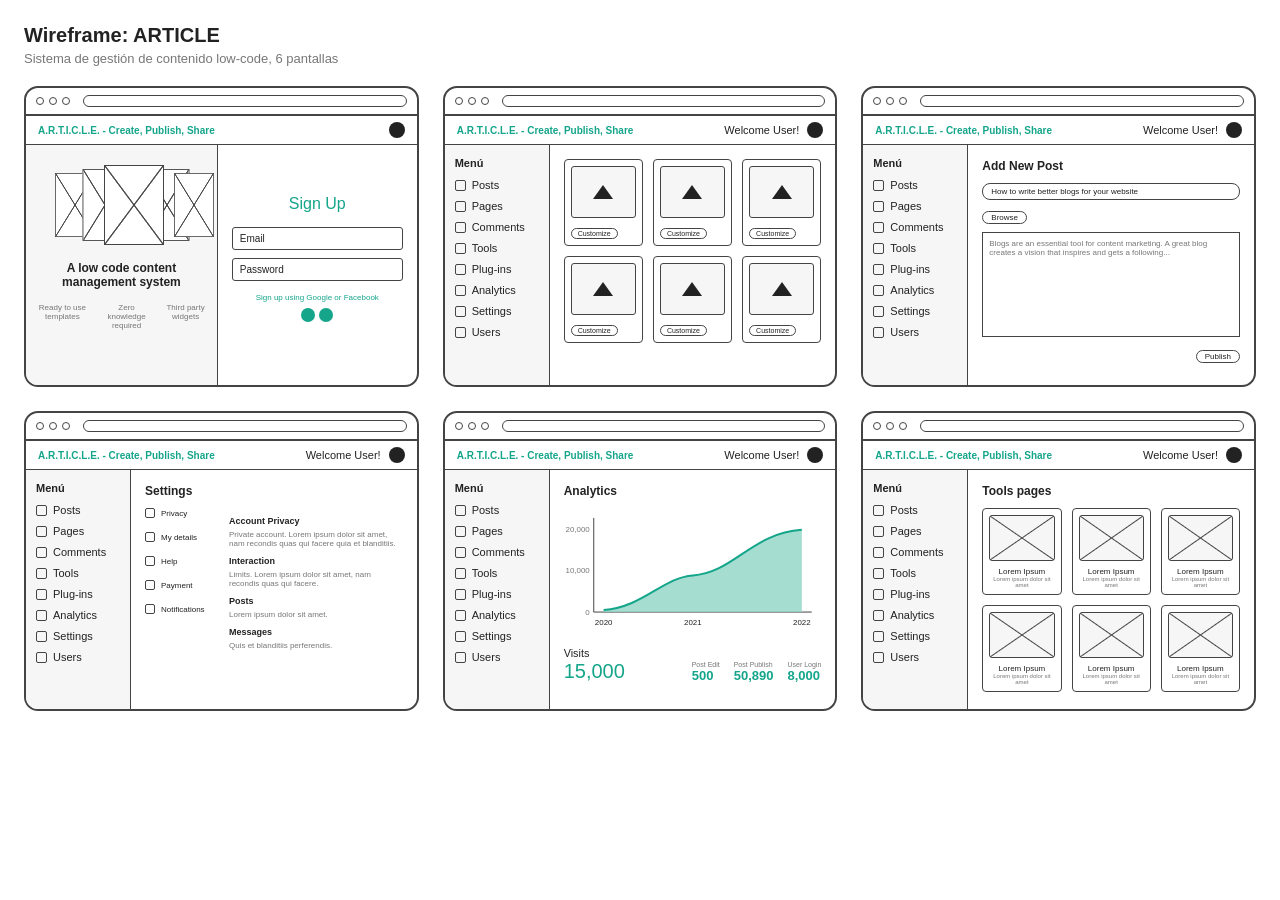
==== Wireframe/index.html @ 87c27b4c "Add files via upload" ====
<!DOCTYPE html>
<html lang="es">
<head>
<meta charset="UTF-8">
<meta name="viewport" content="width=device-width, initial-scale=1">
<title>Wireframe - ARTICLE</title>
<link rel="stylesheet" href="styles.css">
</head>
<body>

<h1>Wireframe: ARTICLE</h1>
<p class="sub">Sistema de gestión de contenido low-code, 6 pantallas</p>

<div class="grid">

  <!-- 1. Sign up -->
  <div class="win">
    <div class="bar"><i></i><i></i><i></i><span></span></div>
    <div class="top"><span class="logo">A.R.T.I.C.L.E. - Create, Publish, Share</span><span class="avatar"></span></div>
    <div class="signup">
      <div class="hero">
        <div class="stack"><div class="a"></div><div class="b"></div><div class="d"></div><div class="e"></div><div class="c"></div></div>
        <strong>A low code content management system</strong>
        <div class="mini"><span>Ready to use templates</span><span>Zero knowledge required</span><span>Third party widgets</span></div>
      </div>
      <div class="form">
        <h2>Sign Up</h2>
        <div class="input">Email</div>
        <div class="input">Password</div>
        <div class="social">Sign up using Google or Facebook</div>
        <span class="dot"></span><span class="dot"></span>
      </div>
    </div>
  </div>

  <!-- 2. Posts -->
  <div class="win">
    <div class="bar"><i></i><i></i><i></i><span></span></div>
    <div class="top"><span class="logo">A.R.T.I.C.L.E. - Create, Publish, Share</span><span class="user">Welcome User! <span class="avatar"></span></span></div>
    <div class="body">
      <div class="menu"><b>Menú</b><p>Posts</p><p>Pages</p><p>Comments</p><p>Tools</p><p>Plug-ins</p><p>Analytics</p><p>Settings</p><p>Users</p></div>
      <div class="main">
        <div class="cards">
          <div class="card"><div class="pic"></div><span class="pill">Customize</span></div>
          <div class="card"><div class="pic"></div><span class="pill">Customize</span></div>
          <div class="card"><div class="pic"></div><span class="pill">Customize</span></div>
          <div class="card"><div class="pic"></div><span class="pill">Customize</span></div>
          <div class="card"><div class="pic"></div><span class="pill">Customize</span></div>
          <div class="card"><div class="pic"></div><span class="pill">Customize</span></div>
        </div>
      </div>
    </div>
  </div>

  <!-- 3. Add new post -->
  <div class="win">
    <div class="bar"><i></i><i></i><i></i><span></span></div>
    <div class="top"><span class="logo">A.R.T.I.C.L.E. - Create, Publish, Share</span><span class="user">Welcome User! <span class="avatar"></span></span></div>
    <div class="body">
      <div class="menu"><b>Menú</b><p>Posts</p><p>Pages</p><p>Comments</p><p>Tools</p><p>Plug-ins</p><p>Analytics</p><p>Settings</p><p>Users</p></div>
      <div class="main">
        <h3>Add New Post</h3>
        <div class="field">How to write better blogs for your website</div>
        <span class="btn-sm">Browse</span>
        <div class="editor">Blogs are an essential tool for content marketing. A great blog creates a vision that inspires and gets a following...</div>
        <div class="right"><span class="btn-sm">Publish</span></div>
      </div>
    </div>
  </div>

  <!-- 4. Settings -->
  <div class="win">
    <div class="bar"><i></i><i></i><i></i><span></span></div>
    <div class="top"><span class="logo">A.R.T.I.C.L.E. - Create, Publish, Share</span><span class="user">Welcome User! <span class="avatar"></span></span></div>
    <div class="body">
      <div class="menu"><b>Menú</b><p>Posts</p><p>Pages</p><p>Comments</p><p>Tools</p><p>Plug-ins</p><p>Analytics</p><p>Settings</p><p>Users</p></div>
      <div class="main">
        <h3>Settings</h3>
        <div class="lines">
          <div class="opts"><p>Privacy</p><p>My details</p><p>Help</p><p>Payment</p><p>Notifications</p></div>
          <div class="txt">
            <b>Account Privacy</b>Private account. Lorem ipsum dolor sit amet, nam recondis quas qui facere quia et blanditiis.
            <b>Interaction</b>Limits. Lorem ipsum dolor sit amet, nam recondis quas qui facere.
            <b>Posts</b>Lorem ipsum dolor sit amet.
            <b>Messages</b>Quis et blanditiis perferendis.
          </div>
        </div>
      </div>
    </div>
  </div>

  <!-- 5. Analytics -->
  <div class="win">
    <div class="bar"><i></i><i></i><i></i><span></span></div>
    <div class="top"><span class="logo">A.R.T.I.C.L.E. - Create, Publish, Share</span><span class="user">Welcome User! <span class="avatar"></span></span></div>
    <div class="body">
      <div class="menu"><b>Menú</b><p>Posts</p><p>Pages</p><p>Comments</p><p>Tools</p><p>Plug-ins</p><p>Analytics</p><p>Settings</p><p>Users</p></div>
      <div class="main">
        <h3>Analytics</h3>
        <svg class="chart" viewBox="0 0 260 130" role="img" aria-label="Gráfico de visitas 2020 a 2022">
          <g stroke="var(--line)" stroke-width="1" fill="none">
            <path d="M30 10V105H250"/>
          </g>
          <g fill="var(--muted)" font-size="8" text-anchor="end">
            <text x="26" y="24">20,000</text><text x="26" y="66">10,000</text><text x="26" y="108">0</text>
          </g>
          <path d="M40 103 C80 100, 100 70, 130 68 C170 66, 190 25, 240 22 L240 105 L40 105 Z" fill="var(--accent-soft)" opacity=".8"/>
          <path d="M40 103 C80 100, 100 70, 130 68 C170 66, 190 25, 240 22" fill="none" stroke="var(--accent)" stroke-width="2"/>
          <g fill="var(--text)" font-size="8" text-anchor="middle">
            <text x="40" y="118">2020</text><text x="130" y="118">2021</text><text x="240" y="118">2022</text>
          </g>
        </svg>
        <div class="stats">
          <div><small>Visits</small><div class="big">15,000</div></div>
          <div class="nums">
            <span>Post Edit<b>500</b></span>
            <span>Post Publish<b>50,890</b></span>
            <span>User Login<b>8,000</b></span>
          </div>
        </div>
      </div>
    </div>
  </div>

  <!-- 6. Tools -->
  <div class="win">
    <div class="bar"><i></i><i></i><i></i><span></span></div>
    <div class="top"><span class="logo">A.R.T.I.C.L.E. - Create, Publish, Share</span><span class="user">Welcome User! <span class="avatar"></span></span></div>
    <div class="body">
      <div class="menu"><b>Menú</b><p>Posts</p><p>Pages</p><p>Comments</p><p>Tools</p><p>Plug-ins</p><p>Analytics</p><p>Settings</p><p>Users</p></div>
      <div class="main">
        <h3>Tools pages</h3>
        <div class="cards">
          <div class="card tool"><div class="pic"></div>Lorem Ipsum<small>Lorem ipsum dolor sit amet</small></div>
          <div class="card tool"><div class="pic"></div>Lorem Ipsum<small>Lorem ipsum dolor sit amet</small></div>
          <div class="card tool"><div class="pic"></div>Lorem Ipsum<small>Lorem ipsum dolor sit amet</small></div>
          <div class="card tool"><div class="pic"></div>Lorem Ipsum<small>Lorem ipsum dolor sit amet</small></div>
          <div class="card tool"><div class="pic"></div>Lorem Ipsum<small>Lorem ipsum dolor sit amet</small></div>
          <div class="card tool"><div class="pic"></div>Lorem Ipsum<small>Lorem ipsum dolor sit amet</small></div>
        </div>
      </div>
    </div>
  </div>

</div>
</body>
</html>
---- Wireframe/styles.css ----
:root {
  --bg: #ffffff;
  --panel: #f6f6f6;
  --line: #444444;
  --text: #222222;
  --muted: #777777;
  --accent: #14a58a;
  --accent-soft: #8fd5c6;
}

* { box-sizing: border-box; }
body {
  margin: 0;
  padding: 24px;
  background: var(--bg);
  color: var(--text);
  font-family: "Trebuchet MS", Arial, sans-serif;
  font-size: 13px;
}
h1 { font-size: 20px; margin: 0 0 4px; }
.sub { color: var(--muted); margin: 0 0 20px; }

.grid {
  display: grid;
  grid-template-columns: repeat(3, 1fr);
  gap: 24px;
}
@media (max-width: 1000px) { .grid { grid-template-columns: repeat(2, 1fr); } }
@media (max-width: 640px) { .grid { grid-template-columns: 1fr; } }

/* ventana del navegador */
.win {
  border: 2px solid var(--line);
  border-radius: 14px;
  background: var(--bg);
  overflow: hidden;
  min-height: 300px;
  display: flex;
  flex-direction: column;
}
.bar {
  display: flex;
  align-items: center;
  gap: 5px;
  padding: 7px 10px;
  border-bottom: 2px solid var(--line);
}
.bar i {
  width: 8px; height: 8px;
  border: 1.5px solid var(--line);
  border-radius: 50%;
}
.bar span {
  flex: 1;
  height: 12px;
  margin-left: 8px;
  border: 1.5px solid var(--line);
  border-radius: 8px;
}

/* cabecera de la app */
.top {
  display: flex;
  justify-content: space-between;
  align-items: center;
  padding: 6px 12px;
  border-bottom: 1.5px solid var(--line);
  font-size: 11px;
}
.logo { color: var(--accent); font-size: 10px; font-weight: bold; }
.user { display: flex; align-items: center; gap: 8px; }
.avatar {
  width: 16px; height: 16px;
  border-radius: 50%;
  background: var(--text);
}

.body { display: flex; flex: 1; }
.menu {
  width: 105px;
  padding: 12px 10px;
  background: var(--panel);
  border-right: 1.5px solid var(--line);
  font-size: 11px;
}
.menu b { display: block; margin-bottom: 10px; }
.menu p { margin: 0 0 9px; display: flex; align-items: center; gap: 6px; }
.menu p::before {
  content: "";
  width: 9px; height: 9px;
  border: 1.5px solid var(--line);
  border-radius: 2px;
  flex-shrink: 0;
}
.main { flex: 1; padding: 14px; min-width: 0; }
.main h3 { margin: 0 0 10px; font-size: 12px; }

/* sign up */
.signup { flex: 1; display: flex; }
.hero {
  flex: 1;
  background: var(--panel);
  border-right: 1.5px solid var(--line);
  padding: 20px 10px;
  text-align: center;
}
.stack { height: 80px; position: relative; margin-bottom: 16px; }
.stack div {
  position: absolute;
  top: 0;
  width: 50px; height: 80px;
  border: 1.5px solid var(--line);
  background: var(--bg);
}
.stack .a { left: 8%; transform: scale(.8); }
.stack .b { left: 26%; transform: scale(.9); }
.stack .c { left: 40%; width: 60px; z-index: 1; }
.stack .d { left: 62%; transform: scale(.9); }
.stack .e { left: 78%; transform: scale(.8); }
.stack div::before, .stack div::after {
  content: "";
  position: absolute;
  inset: 0;
  background:
    linear-gradient(to top right, transparent calc(50% - 1px), var(--line) 50%, transparent calc(50% + 1px)),
    linear-gradient(to top left, transparent calc(50% - 1px), var(--line) 50%, transparent calc(50% + 1px));
}
.hero strong { display: block; margin-bottom: 14px; font-size: 12px; }
.mini { display: flex; justify-content: center; gap: 10px; font-size: 8px; color: var(--muted); }
.form {
  flex: 1;
  padding: 20px 14px;
  text-align: center;
}
.form h2 { color: var(--accent); font-size: 16px; margin: 30px 0 14px; font-weight: normal; }
.input {
  border: 1.5px solid var(--line);
  border-radius: 3px;
  padding: 5px 7px;
  margin-bottom: 8px;
  text-align: left;
  font-size: 10px;
}
.social { font-size: 8px; color: var(--accent); margin: 12px 0 6px; }
.dot {
  display: inline-block;
  width: 14px; height: 14px;
  border-radius: 50%;
  background: var(--accent);
  margin: 0 2px;
}

/* tarjetas de posts */
.cards {
  display: grid;
  grid-template-columns: repeat(3, 1fr);
  gap: 10px;
}
.card {
  border: 1.5px solid var(--line);
  border-radius: 4px;
  background: var(--bg);
  padding: 6px;
}
.pic {
  height: 52px;
  border: 1.5px solid var(--line);
  border-radius: 3px;
  background: var(--panel);
  margin-bottom: 6px;
  position: relative;
}
.pic::after {
  content: "";
  position: absolute;
  left: 50%; top: 50%;
  width: 0; height: 0;
  transform: translate(-50%, -50%);
  border-left: 10px solid transparent;
  border-right: 10px solid transparent;
  border-bottom: 14px solid var(--text);
}
.pill {
  border: 1.5px solid var(--line);
  border-radius: 10px;
  padding: 1px 6px;
  font-size: 7px;
}

/* tools con X */
.tool .pic { height: 46px; }
.tool .pic::after { display: none; }
.tool .pic::before {
  content: "";
  position: absolute;
  inset: 0;
  background:
    linear-gradient(to top right, transparent calc(50% - 1px), var(--line) 50%, transparent calc(50% + 1px)),
    linear-gradient(to top left, transparent calc(50% - 1px), var(--line) 50%, transparent calc(50% + 1px));
}
.tool { text-align: center; font-size: 8px; }
.tool small { display: block; color: var(--muted); font-size: 6px; }

/* nuevo post */
.field {
  border: 1.5px solid var(--line);
  border-radius: 8px;
  padding: 3px 8px;
  font-size: 8px;
  margin-bottom: 8px;
}
.btn-sm {
  display: inline-block;
  border: 1.5px solid var(--line);
  border-radius: 8px;
  padding: 1px 8px;
  font-size: 8px;
  margin-bottom: 8px;
}
.editor {
  border: 1.5px solid var(--line);
  height: 105px;
  padding: 6px;
  font-size: 8px;
  color: var(--muted);
}
.right { text-align: right; margin-top: 10px; }

/* settings */
.lines { display: flex; gap: 14px; }
.opts { width: 70px; font-size: 8px; }
.opts p { margin: 0 0 14px; display: flex; gap: 6px; align-items: center; }
.opts p::before {
  content: "";
  width: 8px; height: 8px;
  border: 1.5px solid var(--line);
  border-radius: 2px;
}
.txt { flex: 1; font-size: 8px; color: var(--muted); }
.txt b { display: block; color: var(--text); margin: 8px 0 4px; font-size: 9px; }

/* analytics */
.chart { width: 100%; height: auto; display: block; }
.stats { display: flex; justify-content: space-between; align-items: flex-end; margin-top: 8px; }
.big { color: var(--accent); font-size: 20px; }
.nums { display: flex; gap: 14px; font-size: 7px; color: var(--muted); }
.nums b { display: block; color: var(--accent); font-size: 13px; }
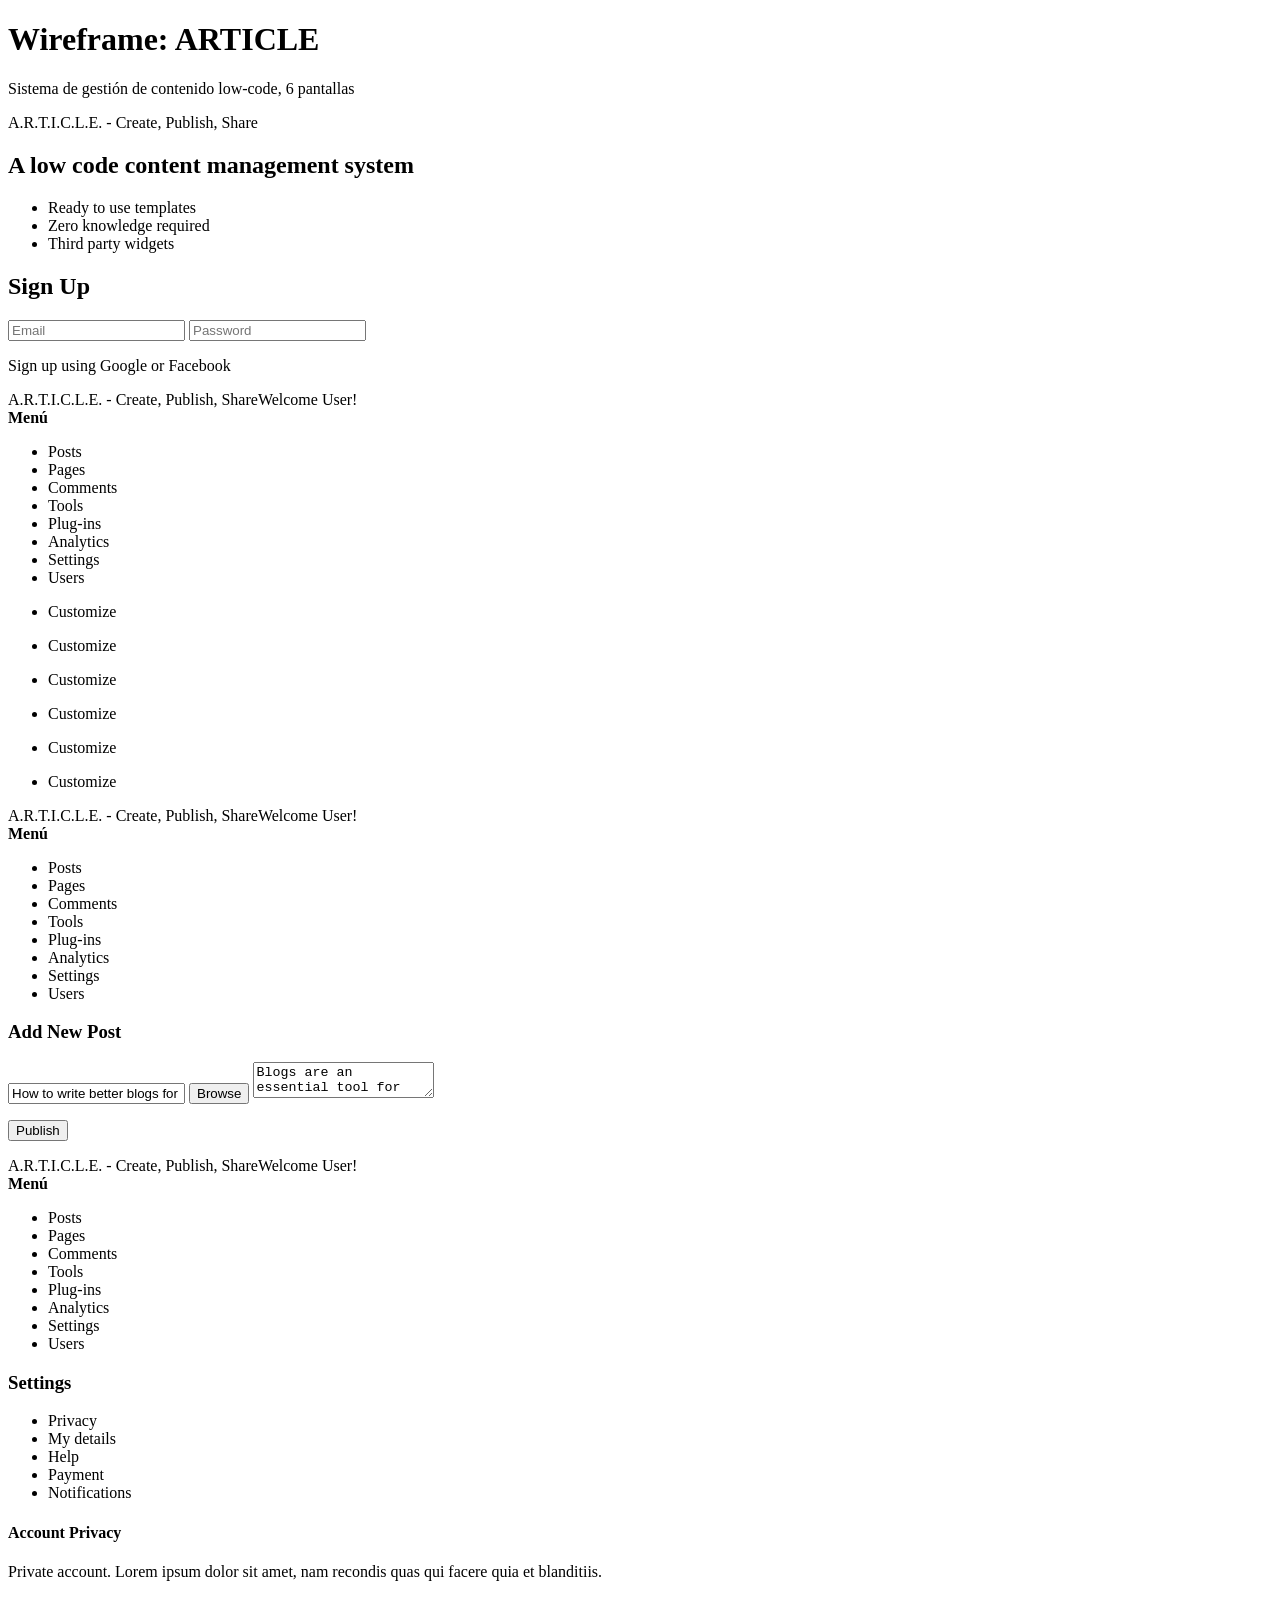
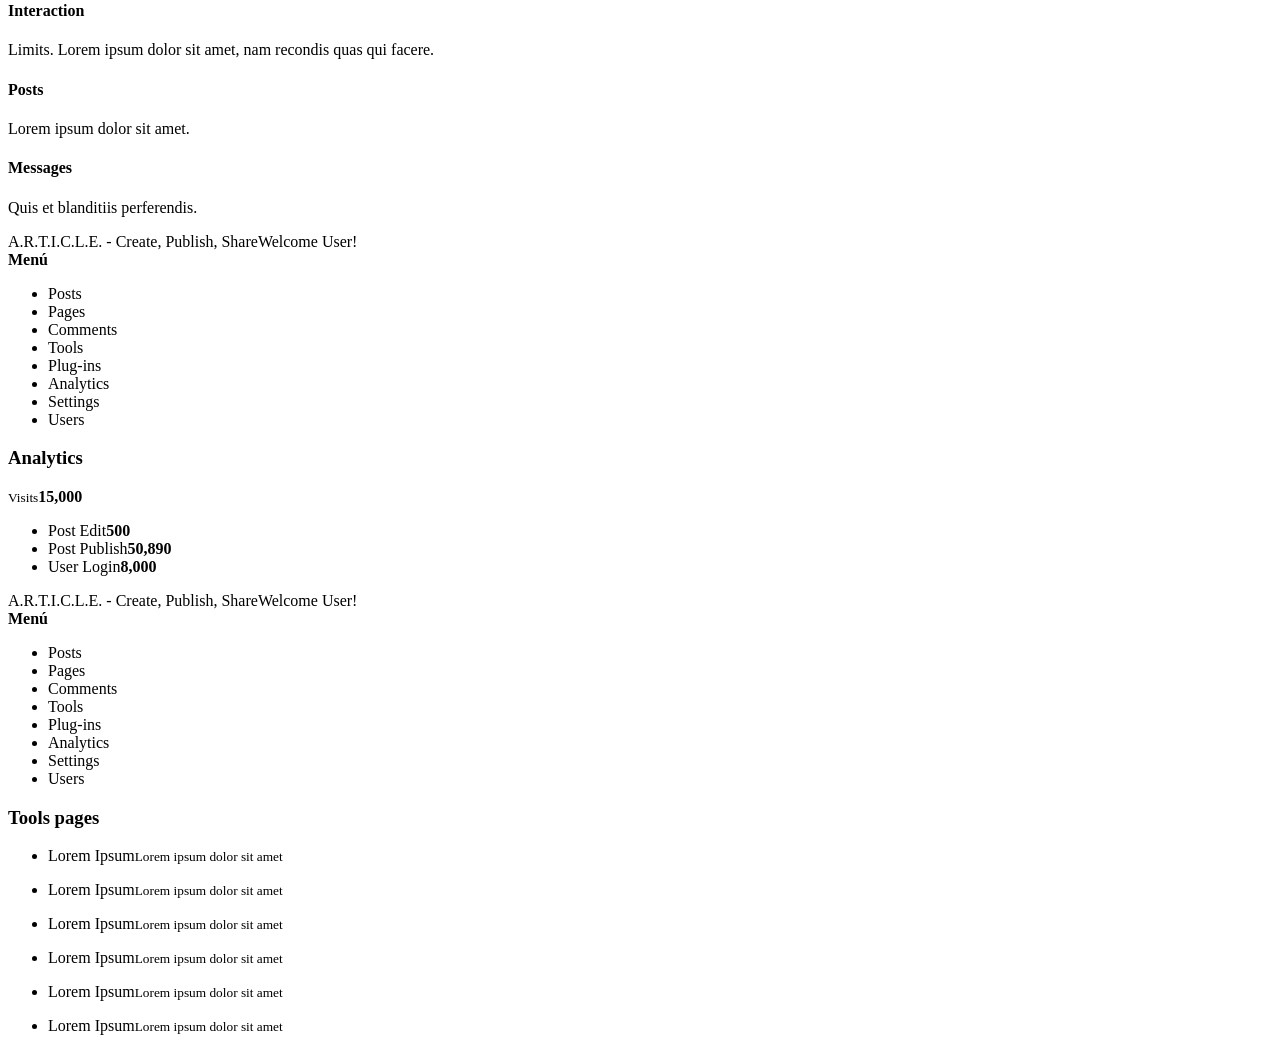
==== commit dd9787c7: "Add files via upload" ====
--- a/Wireframe/index.html
+++ b/Wireframe/index.html
@@ -8,140 +8,152 @@
 </head>
 <body>
 
-<h1>Wireframe: ARTICLE</h1>
-<p class="sub">Sistema de gestión de contenido low-code, 6 pantallas</p>
+<header>
+  <h1>Wireframe: ARTICLE</h1>
+  <p class="sub">Sistema de gestión de contenido low-code, 6 pantallas</p>
+</header>
 
-<div class="grid">
+<main class="grid">
 
   <!-- 1. Sign up -->
-  <div class="win">
-    <div class="bar"><i></i><i></i><i></i><span></span></div>
-    <div class="top"><span class="logo">A.R.T.I.C.L.E. - Create, Publish, Share</span><span class="avatar"></span></div>
-    <div class="signup">
-      <div class="hero">
-        <div class="stack"><div class="a"></div><div class="b"></div><div class="d"></div><div class="e"></div><div class="c"></div></div>
-        <strong>A low code content management system</strong>
-        <div class="mini"><span>Ready to use templates</span><span>Zero knowledge required</span><span>Third party widgets</span></div>
-      </div>
-      <div class="form">
+  <article class="win">
+    <header class="bar"><i></i><i></i><i></i><span></span></header>
+    <header class="top"><span class="logo">A.R.T.I.C.L.E. - Create, Publish, Share</span><span class="avatar"></span></header>
+    <section class="signup">
+      <section class="hero">
+        <figure class="stack"><span class="a"></span><span class="b"></span><span class="d"></span><span class="e"></span><span class="c"></span></figure>
+        <h2>A low code content management system</h2>
+        <ul class="mini">
+          <li>Ready to use templates</li>
+          <li>Zero knowledge required</li>
+          <li>Third party widgets</li>
+        </ul>
+      </section>
+      <form class="form">
         <h2>Sign Up</h2>
-        <div class="input">Email</div>
-        <div class="input">Password</div>
-        <div class="social">Sign up using Google or Facebook</div>
+        <input type="email" placeholder="Email">
+        <input type="password" placeholder="Password">
+        <p class="social">Sign up using Google or Facebook</p>
         <span class="dot"></span><span class="dot"></span>
-      </div>
-    </div>
-  </div>
+      </form>
+    </section>
+  </article>
 
   <!-- 2. Posts -->
-  <div class="win">
-    <div class="bar"><i></i><i></i><i></i><span></span></div>
-    <div class="top"><span class="logo">A.R.T.I.C.L.E. - Create, Publish, Share</span><span class="user">Welcome User! <span class="avatar"></span></span></div>
-    <div class="body">
-      <div class="menu"><b>Menú</b><p>Posts</p><p>Pages</p><p>Comments</p><p>Tools</p><p>Plug-ins</p><p>Analytics</p><p>Settings</p><p>Users</p></div>
-      <div class="main">
-        <div class="cards">
-          <div class="card"><div class="pic"></div><span class="pill">Customize</span></div>
-          <div class="card"><div class="pic"></div><span class="pill">Customize</span></div>
-          <div class="card"><div class="pic"></div><span class="pill">Customize</span></div>
-          <div class="card"><div class="pic"></div><span class="pill">Customize</span></div>
-          <div class="card"><div class="pic"></div><span class="pill">Customize</span></div>
-          <div class="card"><div class="pic"></div><span class="pill">Customize</span></div>
-        </div>
-      </div>
-    </div>
-  </div>
+  <article class="win">
+    <header class="bar"><i></i><i></i><i></i><span></span></header>
+    <header class="top"><span class="logo">A.R.T.I.C.L.E. - Create, Publish, Share</span><span class="user">Welcome User! <span class="avatar"></span></span></header>
+    <section class="body">
+      <nav class="menu">
+        <strong>Menú</strong>
+        <ul><li>Posts</li><li>Pages</li><li>Comments</li><li>Tools</li><li>Plug-ins</li><li>Analytics</li><li>Settings</li><li>Users</li></ul>
+      </nav>
+      <section class="main">
+        <ul class="cards">
+          <li class="card"><figure class="pic"></figure><span class="pill">Customize</span></li>
+          <li class="card"><figure class="pic"></figure><span class="pill">Customize</span></li>
+          <li class="card"><figure class="pic"></figure><span class="pill">Customize</span></li>
+          <li class="card"><figure class="pic"></figure><span class="pill">Customize</span></li>
+          <li class="card"><figure class="pic"></figure><span class="pill">Customize</span></li>
+          <li class="card"><figure class="pic"></figure><span class="pill">Customize</span></li>
+        </ul>
+      </section>
+    </section>
+  </article>
 
   <!-- 3. Add new post -->
-  <div class="win">
-    <div class="bar"><i></i><i></i><i></i><span></span></div>
-    <div class="top"><span class="logo">A.R.T.I.C.L.E. - Create, Publish, Share</span><span class="user">Welcome User! <span class="avatar"></span></span></div>
-    <div class="body">
-      <div class="menu"><b>Menú</b><p>Posts</p><p>Pages</p><p>Comments</p><p>Tools</p><p>Plug-ins</p><p>Analytics</p><p>Settings</p><p>Users</p></div>
-      <div class="main">
+  <article class="win">
+    <header class="bar"><i></i><i></i><i></i><span></span></header>
+    <header class="top"><span class="logo">A.R.T.I.C.L.E. - Create, Publish, Share</span><span class="user">Welcome User! <span class="avatar"></span></span></header>
+    <section class="body">
+      <nav class="menu">
+        <strong>Menú</strong>
+        <ul><li>Posts</li><li>Pages</li><li>Comments</li><li>Tools</li><li>Plug-ins</li><li>Analytics</li><li>Settings</li><li>Users</li></ul>
+      </nav>
+      <form class="main">
         <h3>Add New Post</h3>
-        <div class="field">How to write better blogs for your website</div>
-        <span class="btn-sm">Browse</span>
-        <div class="editor">Blogs are an essential tool for content marketing. A great blog creates a vision that inspires and gets a following...</div>
-        <div class="right"><span class="btn-sm">Publish</span></div>
-      </div>
-    </div>
-  </div>
+        <input class="field" type="text" value="How to write better blogs for your website">
+        <button class="btn-sm" type="button">Browse</button>
+        <textarea class="editor">Blogs are an essential tool for content marketing. A great blog creates a vision that inspires and gets a following...</textarea>
+        <p class="right"><button class="btn-sm" type="submit">Publish</button></p>
+      </form>
+    </section>
+  </article>
 
   <!-- 4. Settings -->
-  <div class="win">
-    <div class="bar"><i></i><i></i><i></i><span></span></div>
-    <div class="top"><span class="logo">A.R.T.I.C.L.E. - Create, Publish, Share</span><span class="user">Welcome User! <span class="avatar"></span></span></div>
-    <div class="body">
-      <div class="menu"><b>Menú</b><p>Posts</p><p>Pages</p><p>Comments</p><p>Tools</p><p>Plug-ins</p><p>Analytics</p><p>Settings</p><p>Users</p></div>
-      <div class="main">
+  <article class="win">
+    <header class="bar"><i></i><i></i><i></i><span></span></header>
+    <header class="top"><span class="logo">A.R.T.I.C.L.E. - Create, Publish, Share</span><span class="user">Welcome User! <span class="avatar"></span></span></header>
+    <section class="body">
+      <nav class="menu">
+        <strong>Menú</strong>
+        <ul><li>Posts</li><li>Pages</li><li>Comments</li><li>Tools</li><li>Plug-ins</li><li>Analytics</li><li>Settings</li><li>Users</li></ul>
+      </nav>
+      <section class="main">
         <h3>Settings</h3>
-        <div class="lines">
-          <div class="opts"><p>Privacy</p><p>My details</p><p>Help</p><p>Payment</p><p>Notifications</p></div>
-          <div class="txt">
-            <b>Account Privacy</b>Private account. Lorem ipsum dolor sit amet, nam recondis quas qui facere quia et blanditiis.
-            <b>Interaction</b>Limits. Lorem ipsum dolor sit amet, nam recondis quas qui facere.
-            <b>Posts</b>Lorem ipsum dolor sit amet.
-            <b>Messages</b>Quis et blanditiis perferendis.
-          </div>
-        </div>
-      </div>
-    </div>
-  </div>
+        <section class="lines">
+          <ul class="opts"><li>Privacy</li><li>My details</li><li>Help</li><li>Payment</li><li>Notifications</li></ul>
+          <article class="txt">
+            <h4>Account Privacy</h4>
+            <p>Private account. Lorem ipsum dolor sit amet, nam recondis quas qui facere quia et blanditiis.</p>
+            <h4>Interaction</h4>
+            <p>Limits. Lorem ipsum dolor sit amet, nam recondis quas qui facere.</p>
+            <h4>Posts</h4>
+            <p>Lorem ipsum dolor sit amet.</p>
+            <h4>Messages</h4>
+            <p>Quis et blanditiis perferendis.</p>
+          </article>
+        </section>
+      </section>
+    </section>
+  </article>
 
   <!-- 5. Analytics -->
-  <div class="win">
-    <div class="bar"><i></i><i></i><i></i><span></span></div>
-    <div class="top"><span class="logo">A.R.T.I.C.L.E. - Create, Publish, Share</span><span class="user">Welcome User! <span class="avatar"></span></span></div>
-    <div class="body">
-      <div class="menu"><b>Menú</b><p>Posts</p><p>Pages</p><p>Comments</p><p>Tools</p><p>Plug-ins</p><p>Analytics</p><p>Settings</p><p>Users</p></div>
-      <div class="main">
+  <article class="win">
+    <header class="bar"><i></i><i></i><i></i><span></span></header>
+    <header class="top"><span class="logo">A.R.T.I.C.L.E. - Create, Publish, Share</span><span class="user">Welcome User! <span class="avatar"></span></span></header>
+    <section class="body">
+      <nav class="menu">
+        <strong>Menú</strong>
+        <ul><li>Posts</li><li>Pages</li><li>Comments</li><li>Tools</li><li>Plug-ins</li><li>Analytics</li><li>Settings</li><li>Users</li></ul>
+      </nav>
+      <section class="main">
         <h3>Analytics</h3>
-        <svg class="chart" viewBox="0 0 260 130" role="img" aria-label="Gráfico de visitas 2020 a 2022">
-          <g stroke="var(--line)" stroke-width="1" fill="none">
-            <path d="M30 10V105H250"/>
-          </g>
-          <g fill="var(--muted)" font-size="8" text-anchor="end">
-            <text x="26" y="24">20,000</text><text x="26" y="66">10,000</text><text x="26" y="108">0</text>
-          </g>
-          <path d="M40 103 C80 100, 100 70, 130 68 C170 66, 190 25, 240 22 L240 105 L40 105 Z" fill="var(--accent-soft)" opacity=".8"/>
-          <path d="M40 103 C80 100, 100 70, 130 68 C170 66, 190 25, 240 22" fill="none" stroke="var(--accent)" stroke-width="2"/>
-          <g fill="var(--text)" font-size="8" text-anchor="middle">
-            <text x="40" y="118">2020</text><text x="130" y="118">2021</text><text x="240" y="118">2022</text>
-          </g>
-        </svg>
-        <div class="stats">
-          <div><small>Visits</small><div class="big">15,000</div></div>
-          <div class="nums">
-            <span>Post Edit<b>500</b></span>
-            <span>Post Publish<b>50,890</b></span>
-            <span>User Login<b>8,000</b></span>
-          </div>
-        </div>
-      </div>
-    </div>
-  </div>
+        <section class="stats">
+          <p><small>Visits</small><strong class="big">15,000</strong></p>
+          <ul class="nums">
+            <li>Post Edit<strong>500</strong></li>
+            <li>Post Publish<strong>50,890</strong></li>
+            <li>User Login<strong>8,000</strong></li>
+          </ul>
+        </section>
+      </section>
+    </section>
+  </article>
 
   <!-- 6. Tools -->
-  <div class="win">
-    <div class="bar"><i></i><i></i><i></i><span></span></div>
-    <div class="top"><span class="logo">A.R.T.I.C.L.E. - Create, Publish, Share</span><span class="user">Welcome User! <span class="avatar"></span></span></div>
-    <div class="body">
-      <div class="menu"><b>Menú</b><p>Posts</p><p>Pages</p><p>Comments</p><p>Tools</p><p>Plug-ins</p><p>Analytics</p><p>Settings</p><p>Users</p></div>
-      <div class="main">
+  <article class="win">
+    <header class="bar"><i></i><i></i><i></i><span></span></header>
+    <header class="top"><span class="logo">A.R.T.I.C.L.E. - Create, Publish, Share</span><span class="user">Welcome User! <span class="avatar"></span></span></header>
+    <section class="body">
+      <nav class="menu">
+        <strong>Menú</strong>
+        <ul><li>Posts</li><li>Pages</li><li>Comments</li><li>Tools</li><li>Plug-ins</li><li>Analytics</li><li>Settings</li><li>Users</li></ul>
+      </nav>
+      <section class="main">
         <h3>Tools pages</h3>
-        <div class="cards">
-          <div class="card tool"><div class="pic"></div>Lorem Ipsum<small>Lorem ipsum dolor sit amet</small></div>
-          <div class="card tool"><div class="pic"></div>Lorem Ipsum<small>Lorem ipsum dolor sit amet</small></div>
-          <div class="card tool"><div class="pic"></div>Lorem Ipsum<small>Lorem ipsum dolor sit amet</small></div>
-          <div class="card tool"><div class="pic"></div>Lorem Ipsum<small>Lorem ipsum dolor sit amet</small></div>
-          <div class="card tool"><div class="pic"></div>Lorem Ipsum<small>Lorem ipsum dolor sit amet</small></div>
-          <div class="card tool"><div class="pic"></div>Lorem Ipsum<small>Lorem ipsum dolor sit amet</small></div>
-        </div>
-      </div>
-    </div>
-  </div>
+        <ul class="cards">
+          <li class="card tool"><figure class="pic"></figure>Lorem Ipsum<small>Lorem ipsum dolor sit amet</small></li>
+          <li class="card tool"><figure class="pic"></figure>Lorem Ipsum<small>Lorem ipsum dolor sit amet</small></li>
+          <li class="card tool"><figure class="pic"></figure>Lorem Ipsum<small>Lorem ipsum dolor sit amet</small></li>
+          <li class="card tool"><figure class="pic"></figure>Lorem Ipsum<small>Lorem ipsum dolor sit amet</small></li>
+          <li class="card tool"><figure class="pic"></figure>Lorem Ipsum<small>Lorem ipsum dolor sit amet</small></li>
+          <li class="card tool"><figure class="pic"></figure>Lorem Ipsum<small>Lorem ipsum dolor sit amet</small></li>
+        </ul>
+      </section>
+    </section>
+  </article>
 
-</div>
+</main>
 </body>
 </html>
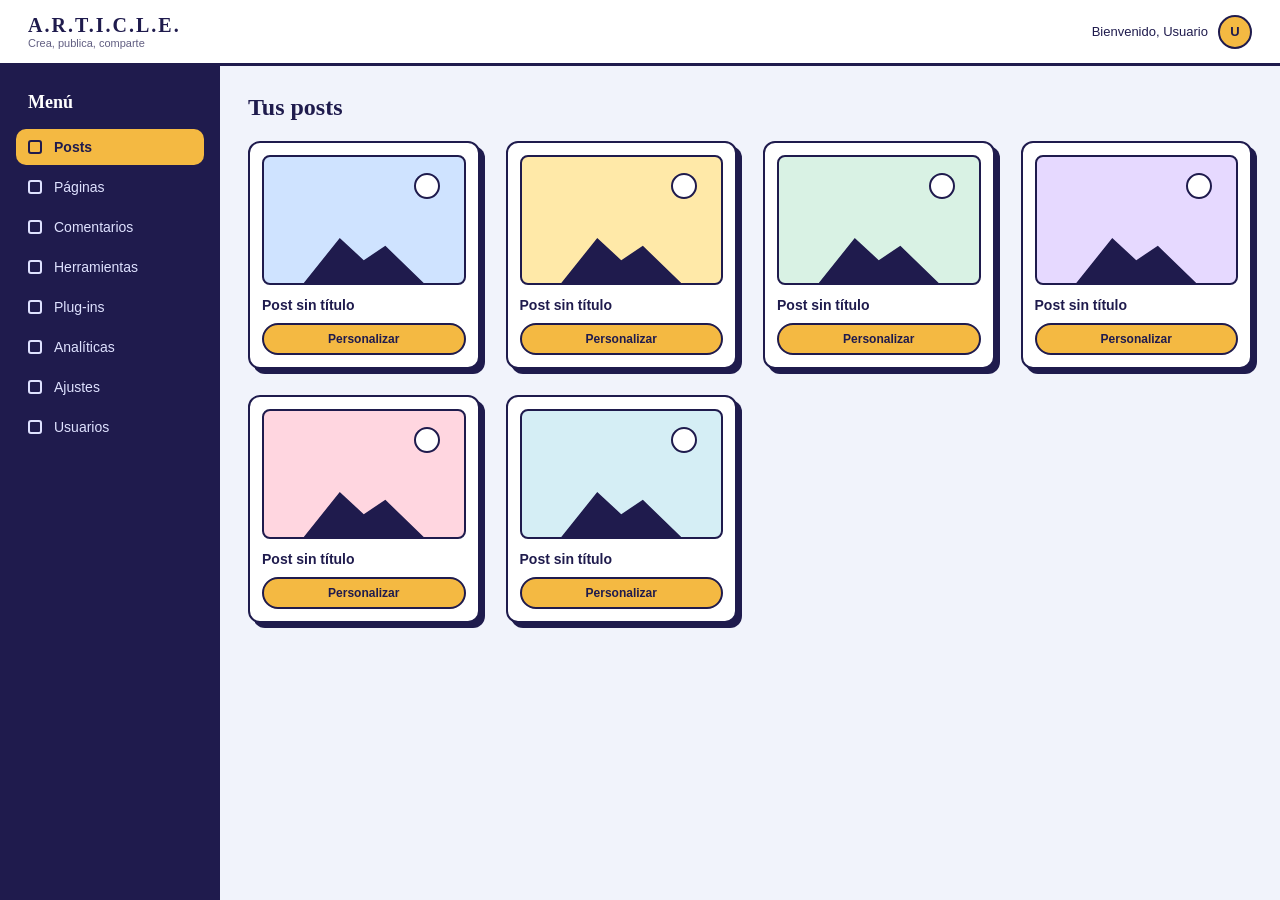
==== commit a358a147: "Add files via upload" ====
--- a/Wireframe/index.html
+++ b/Wireframe/index.html
@@ -3,157 +3,41 @@
 <head>
 <meta charset="UTF-8">
 <meta name="viewport" content="width=device-width, initial-scale=1">
-<title>Wireframe - ARTICLE</title>
+<title>ARTICLE - Posts</title>
 <link rel="stylesheet" href="styles.css">
 </head>
 <body>
 
-<header>
-  <h1>Wireframe: ARTICLE</h1>
-  <p class="sub">Sistema de gestión de contenido low-code, 6 pantallas</p>
+<header class="top">
+  <h1>A.R.T.I.C.L.E. <small>Crea, publica, comparte</small></h1>
+  <p class="user">Bienvenido, Usuario <span class="avatar">U</span></p>
 </header>
 
-<main class="grid">
+<nav class="menu">
+  <h2>Menú</h2>
+  <ul>
+    <li><a href="#" aria-current="page">Posts</a></li>
+    <li><a href="#">Páginas</a></li>
+    <li><a href="#">Comentarios</a></li>
+    <li><a href="#">Herramientas</a></li>
+    <li><a href="#">Plug-ins</a></li>
+    <li><a href="#">Analíticas</a></li>
+    <li><a href="#">Ajustes</a></li>
+    <li><a href="#">Usuarios</a></li>
+  </ul>
+</nav>
 
-  <!-- 1. Sign up -->
-  <article class="win">
-    <header class="bar"><i></i><i></i><i></i><span></span></header>
-    <header class="top"><span class="logo">A.R.T.I.C.L.E. - Create, Publish, Share</span><span class="avatar"></span></header>
-    <section class="signup">
-      <section class="hero">
-        <figure class="stack"><span class="a"></span><span class="b"></span><span class="d"></span><span class="e"></span><span class="c"></span></figure>
-        <h2>A low code content management system</h2>
-        <ul class="mini">
-          <li>Ready to use templates</li>
-          <li>Zero knowledge required</li>
-          <li>Third party widgets</li>
-        </ul>
-      </section>
-      <form class="form">
-        <h2>Sign Up</h2>
-        <input type="email" placeholder="Email">
-        <input type="password" placeholder="Password">
-        <p class="social">Sign up using Google or Facebook</p>
-        <span class="dot"></span><span class="dot"></span>
-      </form>
-    </section>
-  </article>
+<main>
+  <h2>Tus posts</h2>
+  <ul class="cards">
+    <li class="card"><figure class="pic"></figure><h3>Post sin título</h3><button type="button">Personalizar</button></li>
+    <li class="card"><figure class="pic"></figure><h3>Post sin título</h3><button type="button">Personalizar</button></li>
+    <li class="card"><figure class="pic"></figure><h3>Post sin título</h3><button type="button">Personalizar</button></li>
+    <li class="card"><figure class="pic"></figure><h3>Post sin título</h3><button type="button">Personalizar</button></li>
+    <li class="card"><figure class="pic"></figure><h3>Post sin título</h3><button type="button">Personalizar</button></li>
+    <li class="card"><figure class="pic"></figure><h3>Post sin título</h3><button type="button">Personalizar</button></li>
+  </ul>
+</main>
 
-  <!-- 2. Posts -->
-  <article class="win">
-    <header class="bar"><i></i><i></i><i></i><span></span></header>
-    <header class="top"><span class="logo">A.R.T.I.C.L.E. - Create, Publish, Share</span><span class="user">Welcome User! <span class="avatar"></span></span></header>
-    <section class="body">
-      <nav class="menu">
-        <strong>Menú</strong>
-        <ul><li>Posts</li><li>Pages</li><li>Comments</li><li>Tools</li><li>Plug-ins</li><li>Analytics</li><li>Settings</li><li>Users</li></ul>
-      </nav>
-      <section class="main">
-        <ul class="cards">
-          <li class="card"><figure class="pic"></figure><span class="pill">Customize</span></li>
-          <li class="card"><figure class="pic"></figure><span class="pill">Customize</span></li>
-          <li class="card"><figure class="pic"></figure><span class="pill">Customize</span></li>
-          <li class="card"><figure class="pic"></figure><span class="pill">Customize</span></li>
-          <li class="card"><figure class="pic"></figure><span class="pill">Customize</span></li>
-          <li class="card"><figure class="pic"></figure><span class="pill">Customize</span></li>
-        </ul>
-      </section>
-    </section>
-  </article>
-
-  <!-- 3. Add new post -->
-  <article class="win">
-    <header class="bar"><i></i><i></i><i></i><span></span></header>
-    <header class="top"><span class="logo">A.R.T.I.C.L.E. - Create, Publish, Share</span><span class="user">Welcome User! <span class="avatar"></span></span></header>
-    <section class="body">
-      <nav class="menu">
-        <strong>Menú</strong>
-        <ul><li>Posts</li><li>Pages</li><li>Comments</li><li>Tools</li><li>Plug-ins</li><li>Analytics</li><li>Settings</li><li>Users</li></ul>
-      </nav>
-      <form class="main">
-        <h3>Add New Post</h3>
-        <input class="field" type="text" value="How to write better blogs for your website">
-        <button class="btn-sm" type="button">Browse</button>
-        <textarea class="editor">Blogs are an essential tool for content marketing. A great blog creates a vision that inspires and gets a following...</textarea>
-        <p class="right"><button class="btn-sm" type="submit">Publish</button></p>
-      </form>
-    </section>
-  </article>
-
-  <!-- 4. Settings -->
-  <article class="win">
-    <header class="bar"><i></i><i></i><i></i><span></span></header>
-    <header class="top"><span class="logo">A.R.T.I.C.L.E. - Create, Publish, Share</span><span class="user">Welcome User! <span class="avatar"></span></span></header>
-    <section class="body">
-      <nav class="menu">
-        <strong>Menú</strong>
-        <ul><li>Posts</li><li>Pages</li><li>Comments</li><li>Tools</li><li>Plug-ins</li><li>Analytics</li><li>Settings</li><li>Users</li></ul>
-      </nav>
-      <section class="main">
-        <h3>Settings</h3>
-        <section class="lines">
-          <ul class="opts"><li>Privacy</li><li>My details</li><li>Help</li><li>Payment</li><li>Notifications</li></ul>
-          <article class="txt">
-            <h4>Account Privacy</h4>
-            <p>Private account. Lorem ipsum dolor sit amet, nam recondis quas qui facere quia et blanditiis.</p>
-            <h4>Interaction</h4>
-            <p>Limits. Lorem ipsum dolor sit amet, nam recondis quas qui facere.</p>
-            <h4>Posts</h4>
-            <p>Lorem ipsum dolor sit amet.</p>
-            <h4>Messages</h4>
-            <p>Quis et blanditiis perferendis.</p>
-          </article>
-        </section>
-      </section>
-    </section>
-  </article>
-
-  <!-- 5. Analytics -->
-  <article class="win">
-    <header class="bar"><i></i><i></i><i></i><span></span></header>
-    <header class="top"><span class="logo">A.R.T.I.C.L.E. - Create, Publish, Share</span><span class="user">Welcome User! <span class="avatar"></span></span></header>
-    <section class="body">
-      <nav class="menu">
-        <strong>Menú</strong>
-        <ul><li>Posts</li><li>Pages</li><li>Comments</li><li>Tools</li><li>Plug-ins</li><li>Analytics</li><li>Settings</li><li>Users</li></ul>
-      </nav>
-      <section class="main">
-        <h3>Analytics</h3>
-        <section class="stats">
-          <p><small>Visits</small><strong class="big">15,000</strong></p>
-          <ul class="nums">
-            <li>Post Edit<strong>500</strong></li>
-            <li>Post Publish<strong>50,890</strong></li>
-            <li>User Login<strong>8,000</strong></li>
-          </ul>
-        </section>
-      </section>
-    </section>
-  </article>
-
-  <!-- 6. Tools -->
-  <article class="win">
-    <header class="bar"><i></i><i></i><i></i><span></span></header>
-    <header class="top"><span class="logo">A.R.T.I.C.L.E. - Create, Publish, Share</span><span class="user">Welcome User! <span class="avatar"></span></span></header>
-    <section class="body">
-      <nav class="menu">
-        <strong>Menú</strong>
-        <ul><li>Posts</li><li>Pages</li><li>Comments</li><li>Tools</li><li>Plug-ins</li><li>Analytics</li><li>Settings</li><li>Users</li></ul>
-      </nav>
-      <section class="main">
-        <h3>Tools pages</h3>
-        <ul class="cards">
-          <li class="card tool"><figure class="pic"></figure>Lorem Ipsum<small>Lorem ipsum dolor sit amet</small></li>
-          <li class="card tool"><figure class="pic"></figure>Lorem Ipsum<small>Lorem ipsum dolor sit amet</small></li>
-          <li class="card tool"><figure class="pic"></figure>Lorem Ipsum<small>Lorem ipsum dolor sit amet</small></li>
-          <li class="card tool"><figure class="pic"></figure>Lorem Ipsum<small>Lorem ipsum dolor sit amet</small></li>
-          <li class="card tool"><figure class="pic"></figure>Lorem Ipsum<small>Lorem ipsum dolor sit amet</small></li>
-          <li class="card tool"><figure class="pic"></figure>Lorem Ipsum<small>Lorem ipsum dolor sit amet</small></li>
-        </ul>
-      </section>
-    </section>
-  </article>
-
-</main>
 </body>
 </html>
--- a/Wireframe/styles.css
+++ b/Wireframe/styles.css
@@ -0,0 +1,195 @@
+:root {
+  --ink: #1f1b4d;
+  --paper: #f1f3fb;
+  --sol: #f4b942;
+  --menu-text: #dfe2ff;
+}
+
+* { box-sizing: border-box; }
+
+body {
+  margin: 0;
+  min-height: 100vh;
+  display: grid;
+  grid-template-columns: 220px 1fr;
+  grid-template-rows: auto 1fr;
+  grid-template-areas:
+    "top  top"
+    "menu main";
+  background: var(--paper);
+  color: var(--ink);
+  font-family: Verdana, Geneva, sans-serif;
+  font-size: 14px;
+}
+
+ul { list-style: none; margin: 0; padding: 0; }
+figure { margin: 0; }
+
+/* cabecera */
+.top {
+  grid-area: top;
+  display: flex;
+  justify-content: space-between;
+  align-items: center;
+  padding: 14px 28px;
+  background: #ffffff;
+  border-bottom: 3px solid var(--ink);
+}
+.top h1 {
+  margin: 0;
+  font-family: Georgia, serif;
+  font-size: 20px;
+  letter-spacing: 2px;
+}
+.top small {
+  display: block;
+  font-family: Verdana, Geneva, sans-serif;
+  font-size: 11px;
+  font-weight: normal;
+  letter-spacing: 0;
+  opacity: .7;
+}
+.user { margin: 0; display: flex; align-items: center; gap: 10px; font-size: 13px; }
+.avatar {
+  display: inline-grid;
+  place-items: center;
+  width: 34px;
+  height: 34px;
+  border: 2px solid var(--ink);
+  border-radius: 50%;
+  background: var(--sol);
+  font-weight: bold;
+}
+
+/* menú lateral */
+.menu {
+  grid-area: menu;
+  padding: 26px 16px;
+  background: var(--ink);
+  color: var(--menu-text);
+}
+.menu h2 {
+  margin: 0 0 16px 12px;
+  font-family: Georgia, serif;
+  font-size: 18px;
+  color: #ffffff;
+}
+.menu a {
+  display: flex;
+  align-items: center;
+  gap: 12px;
+  padding: 10px 12px;
+  margin-bottom: 4px;
+  border-radius: 10px;
+  color: inherit;
+  text-decoration: none;
+}
+.menu a::before {
+  content: "";
+  width: 10px;
+  height: 10px;
+  border: 2px solid currentColor;
+  border-radius: 3px;
+}
+.menu a:hover { background: rgba(255, 255, 255, .1); }
+.menu a[aria-current="page"] {
+  background: var(--sol);
+  color: var(--ink);
+  font-weight: bold;
+}
+.menu a:focus-visible,
+button:focus-visible { outline: 3px solid var(--sol); outline-offset: 2px; }
+
+/* contenido */
+main { grid-area: main; padding: 28px; }
+main h2 { margin: 0 0 20px; font-family: Georgia, serif; font-size: 24px; }
+
+.cards {
+  display: grid;
+  grid-template-columns: repeat(auto-fill, minmax(210px, 1fr));
+  gap: 26px;
+}
+.card {
+  padding: 12px;
+  background: #ffffff;
+  border: 2px solid var(--ink);
+  border-radius: 12px;
+  box-shadow: 5px 5px 0 var(--ink);
+  transition: transform .15s, box-shadow .15s;
+}
+.card:hover {
+  transform: translate(-2px, -2px);
+  box-shadow: 7px 7px 0 var(--ink);
+}
+.card h3 { margin: 12px 0 10px; font-size: 14px; }
+
+/* imagen de relleno hecha con css */
+.pic {
+  position: relative;
+  height: 130px;
+  overflow: hidden;
+  border: 2px solid var(--ink);
+  border-radius: 8px;
+  background: #cfe3ff;
+}
+.card:nth-child(2) .pic { background: #ffe9a8; }
+.card:nth-child(3) .pic { background: #d9f2e4; }
+.card:nth-child(4) .pic { background: #e6d9ff; }
+.card:nth-child(5) .pic { background: #ffd6e0; }
+.card:nth-child(6) .pic { background: #d5eef5; }
+.pic::before {
+  content: "";
+  position: absolute;
+  top: 16px;
+  right: 24px;
+  width: 22px;
+  height: 22px;
+  border: 2px solid var(--ink);
+  border-radius: 50%;
+  background: #ffffff;
+}
+.pic::after {
+  content: "";
+  position: absolute;
+  bottom: 0;
+  left: 50%;
+  width: 120px;
+  height: 60px;
+  transform: translateX(-50%);
+  background: var(--ink);
+  clip-path: polygon(0 100%, 30% 25%, 50% 62%, 68% 38%, 100% 100%);
+}
+
+button {
+  width: 100%;
+  padding: 7px 12px;
+  border: 2px solid var(--ink);
+  border-radius: 20px;
+  background: var(--sol);
+  color: var(--ink);
+  font-family: inherit;
+  font-size: 12px;
+  font-weight: bold;
+  cursor: pointer;
+}
+button:hover { background: #ffd27a; }
+
+/* móvil: el menú pasa arriba */
+@media (max-width: 700px) {
+  body {
+    grid-template-columns: 1fr;
+    grid-template-areas:
+      "top"
+      "menu"
+      "main";
+  }
+  .menu { padding: 12px; overflow-x: auto; }
+  .menu h2 { display: none; }
+  .menu ul { display: flex; gap: 6px; }
+  .menu a { margin: 0; white-space: nowrap; }
+  main { padding: 20px 16px; }
+}
+
+@media (prefers-reduced-motion: reduce) {
+  .card { transition: none; }
+}
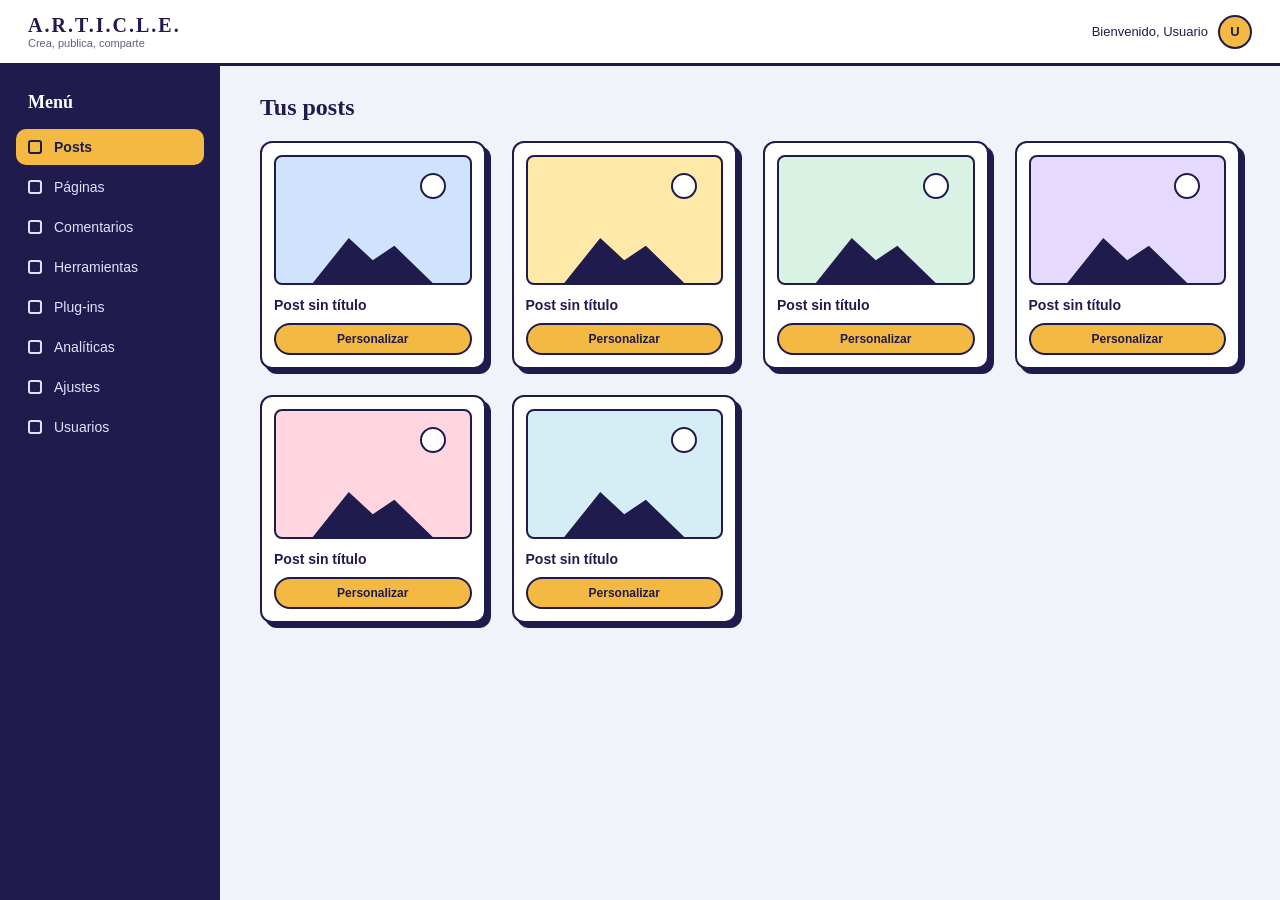
==== commit 570e9606: "Add files via upload" ====
--- a/Wireframe/index.html
+++ b/Wireframe/index.html
@@ -9,8 +9,10 @@
 <body>
 
 <header class="top">
-  <h1>A.R.T.I.C.L.E. <small>Crea, publica, comparte</small></h1>
-  <p class="user">Bienvenido, Usuario <span class="avatar">U</span></p>
+  <div class="marca">
+    <h1>A.R.T.I.C.L.E. <small>Crea, publica, comparte</small></h1>
+  </div>
+  <div class="user">Bienvenido, Usuario <span class="avatar">U</span></div>
 </header>
 
 <nav class="menu">
@@ -28,15 +30,53 @@
 </nav>
 
 <main>
-  <h2>Tus posts</h2>
-  <ul class="cards">
-    <li class="card"><figure class="pic"></figure><h3>Post sin título</h3><button type="button">Personalizar</button></li>
-    <li class="card"><figure class="pic"></figure><h3>Post sin título</h3><button type="button">Personalizar</button></li>
-    <li class="card"><figure class="pic"></figure><h3>Post sin título</h3><button type="button">Personalizar</button></li>
-    <li class="card"><figure class="pic"></figure><h3>Post sin título</h3><button type="button">Personalizar</button></li>
-    <li class="card"><figure class="pic"></figure><h3>Post sin título</h3><button type="button">Personalizar</button></li>
-    <li class="card"><figure class="pic"></figure><h3>Post sin título</h3><button type="button">Personalizar</button></li>
-  </ul>
+  <div class="contenedor">
+    <h2>Tus posts</h2>
+    <ul class="cards">
+      <li class="card">
+        <div class="tarjeta">
+          <figure class="pic"></figure>
+          <h3>Post sin título</h3>
+          <button type="button">Personalizar</button>
+        </div>
+      </li>
+      <li class="card">
+        <div class="tarjeta">
+          <figure class="pic"></figure>
+          <h3>Post sin título</h3>
+          <button type="button">Personalizar</button>
+        </div>
+      </li>
+      <li class="card">
+        <div class="tarjeta">
+          <figure class="pic"></figure>
+          <h3>Post sin título</h3>
+          <button type="button">Personalizar</button>
+        </div>
+      </li>
+      <li class="card">
+        <div class="tarjeta">
+          <figure class="pic"></figure>
+          <h3>Post sin título</h3>
+          <button type="button">Personalizar</button>
+        </div>
+      </li>
+      <li class="card">
+        <div class="tarjeta">
+          <figure class="pic"></figure>
+          <h3>Post sin título</h3>
+          <button type="button">Personalizar</button>
+        </div>
+      </li>
+      <li class="card">
+        <div class="tarjeta">
+          <figure class="pic"></figure>
+          <h3>Post sin título</h3>
+          <button type="button">Personalizar</button>
+        </div>
+      </li>
+    </ul>
+  </div>
 </main>
 
 </body>
--- a/Wireframe/styles.css
+++ b/Wireframe/styles.css
@@ -5,6 +5,7 @@
   --menu-text: #dfe2ff;
 }
 
+/* estándar global: el width ya incluye content + padding + border */
 * { box-sizing: border-box; }
 
 body {
@@ -25,23 +26,25 @@
 ul { list-style: none; margin: 0; padding: 0; }
 figure { margin: 0; }
 
-/* cabecera */
+/* ---------- HEADER (sección 1 de las cuatro capas) ---------- */
 .top {
   grid-area: top;
   display: flex;
   justify-content: space-between;
   align-items: center;
-  padding: 14px 28px;
   background: #ffffff;
-  border-bottom: 3px solid var(--ink);
-}
-.top h1 {
+  padding: 14px 28px;               /* shorthand de 2 valores: vertical · horizontal */
+  border: 0 solid var(--ink);
+  border-bottom-width: 3px;         /* border: solo abajo */
+  margin: 0;
+}
+.marca h1 {
   margin: 0;
   font-family: Georgia, serif;
   font-size: 20px;
   letter-spacing: 2px;
 }
-.top small {
+.marca small {
   display: block;
   font-family: Verdana, Geneva, sans-serif;
   font-size: 11px;
@@ -49,7 +52,12 @@
   letter-spacing: 0;
   opacity: .7;
 }
-.user { margin: 0; display: flex; align-items: center; gap: 10px; font-size: 13px; }
+.user {
+  display: flex;
+  align-items: center;
+  gap: 10px;
+  font-size: 13px;
+}
 .avatar {
   display: inline-grid;
   place-items: center;
@@ -61,7 +69,7 @@
   font-weight: bold;
 }
 
-/* menú lateral */
+/* ---------- menú lateral ---------- */
 .menu {
   grid-area: menu;
   padding: 26px 16px;
@@ -69,7 +77,7 @@
   color: var(--menu-text);
 }
 .menu h2 {
-  margin: 0 0 16px 12px;
+  margin: 0 0 16px 12px;            /* 4 valores: arriba · derecha · abajo · izquierda */
   font-family: Georgia, serif;
   font-size: 18px;
   color: #ffffff;
@@ -100,28 +108,41 @@
 .menu a:focus-visible,
 button:focus-visible { outline: 3px solid var(--sol); outline-offset: 2px; }
 
-/* contenido */
+/* ---------- contenido ---------- */
 main { grid-area: main; padding: 28px; }
-main h2 { margin: 0 0 20px; font-family: Georgia, serif; font-size: 24px; }
+
+/* margin: 0 auto centra horizontalmente una caja con ancho definido */
+.contenedor {
+  max-width: 980px;
+  margin: 0 auto;
+}
+.contenedor h2 {
+  margin: 0 0 20px;                 /* 3 valores: arriba · horizontal · abajo */
+  font-family: Georgia, serif;
+  font-size: 24px;
+}
 
 .cards {
   display: grid;
   grid-template-columns: repeat(auto-fill, minmax(210px, 1fr));
   gap: 26px;
 }
-.card {
-  padding: 12px;
-  background: #ffffff;
-  border: 2px solid var(--ink);
+
+/* ---------- TARJETA (sección 2 de las cuatro capas) ---------- */
+.tarjeta {
+  background: #ffffff;              /* content: el fondo también cubre el padding */
+  padding: 12px;                    /* padding: aire interno */
+  border: 2px solid var(--ink);     /* border: límite visible */
   border-radius: 12px;
+  margin: 0;                        /* margin: la separación la da el gap de la grilla */
   box-shadow: 5px 5px 0 var(--ink);
   transition: transform .15s, box-shadow .15s;
 }
-.card:hover {
+.tarjeta:hover {
   transform: translate(-2px, -2px);
   box-shadow: 7px 7px 0 var(--ink);
 }
-.card h3 { margin: 12px 0 10px; font-size: 14px; }
+.tarjeta h3 { margin: 12px 0 10px; font-size: 14px; }
 
 /* imagen de relleno hecha con css */
 .pic {
@@ -191,5 +212,5 @@
 }
 
 @media (prefers-reduced-motion: reduce) {
-  .card { transition: none; }
-}
+  .tarjeta { transition: none; }
+}
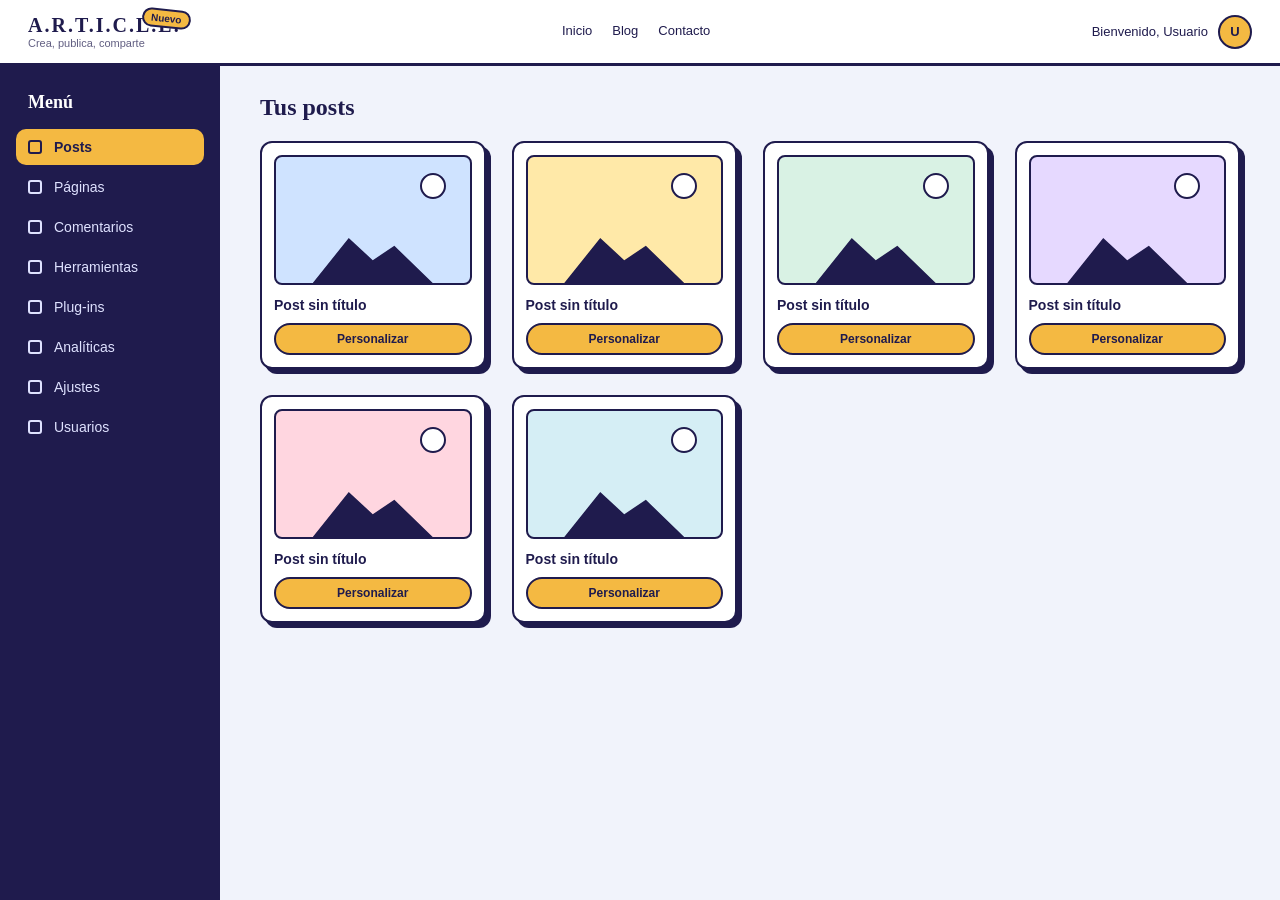
==== commit 86fdfc70: "Add files via upload" ====
--- a/Wireframe/index.html
+++ b/Wireframe/index.html
@@ -9,9 +9,17 @@
 <body>
 
 <header class="top">
-  <div class="marca">
+  <div class="logo-wrap">
     <h1>A.R.T.I.C.L.E. <small>Crea, publica, comparte</small></h1>
+    <span class="insignia">Nuevo</span>
   </div>
+  <nav class="nav-top">
+    <ul>
+      <li><a href="#">Inicio</a></li>
+      <li><a href="#">Blog</a></li>
+      <li><a href="#">Contacto</a></li>
+    </ul>
+  </nav>
   <div class="user">Bienvenido, Usuario <span class="avatar">U</span></div>
 </header>
 
--- a/Wireframe/styles.css
+++ b/Wireframe/styles.css
@@ -32,19 +32,20 @@
   display: flex;
   justify-content: space-between;
   align-items: center;
+  gap: 20px;
   background: #ffffff;
   padding: 14px 28px;               /* shorthand de 2 valores: vertical · horizontal */
   border: 0 solid var(--ink);
   border-bottom-width: 3px;         /* border: solo abajo */
   margin: 0;
 }
-.marca h1 {
+.logo-wrap h1 {
   margin: 0;
   font-family: Georgia, serif;
   font-size: 20px;
   letter-spacing: 2px;
 }
-.marca small {
+.logo-wrap small {
   display: block;
   font-family: Verdana, Geneva, sans-serif;
   font-size: 11px;
@@ -52,6 +53,46 @@
   letter-spacing: 0;
   opacity: .7;
 }
+/* position: relative en el contenedor del logo = ancla de la insignia */
+.logo-wrap { position: relative; }
+
+/* position: absolute saca la insignia del flujo y la pega a la esquina del logo */
+.insignia {
+  position: absolute;
+  top: -5px;
+  right: -10px;
+  padding: 2px 7px;
+  border: 2px solid var(--ink);
+  border-radius: 10px;
+  background: var(--sol);
+  font-size: 10px;
+  font-weight: bold;
+  transform: rotate(6deg);
+}
+
+/* menú horizontal: float: left en los li */
+.nav-top li {
+  float: left;
+  margin-right: 20px;
+}
+.nav-top li:last-child { margin-right: 0; }
+.nav-top a {
+  display: block;
+  padding: 6px 0;
+  border-bottom: 2px solid transparent;
+  color: var(--ink);
+  font-size: 13px;
+  text-decoration: none;
+}
+.nav-top a:hover { border-bottom-color: var(--sol); }
+
+/* clear: evita que el nav colapse a altura 0 por los float */
+.nav-top::after {
+  content: "";
+  display: block;
+  clear: both;
+}
+
 .user {
   display: flex;
   align-items: center;
@@ -106,6 +147,7 @@
   font-weight: bold;
 }
 .menu a:focus-visible,
+.nav-top a:focus-visible,
 button:focus-visible { outline: 3px solid var(--sol); outline-offset: 2px; }
 
 /* ---------- contenido ---------- */
@@ -208,6 +250,8 @@
   .menu h2 { display: none; }
   .menu ul { display: flex; gap: 6px; }
   .menu a { margin: 0; white-space: nowrap; }
+  .top { flex-wrap: wrap; padding: 14px 16px; }
+  .nav-top { order: 3; width: 100%; }
   main { padding: 20px 16px; }
 }
 
